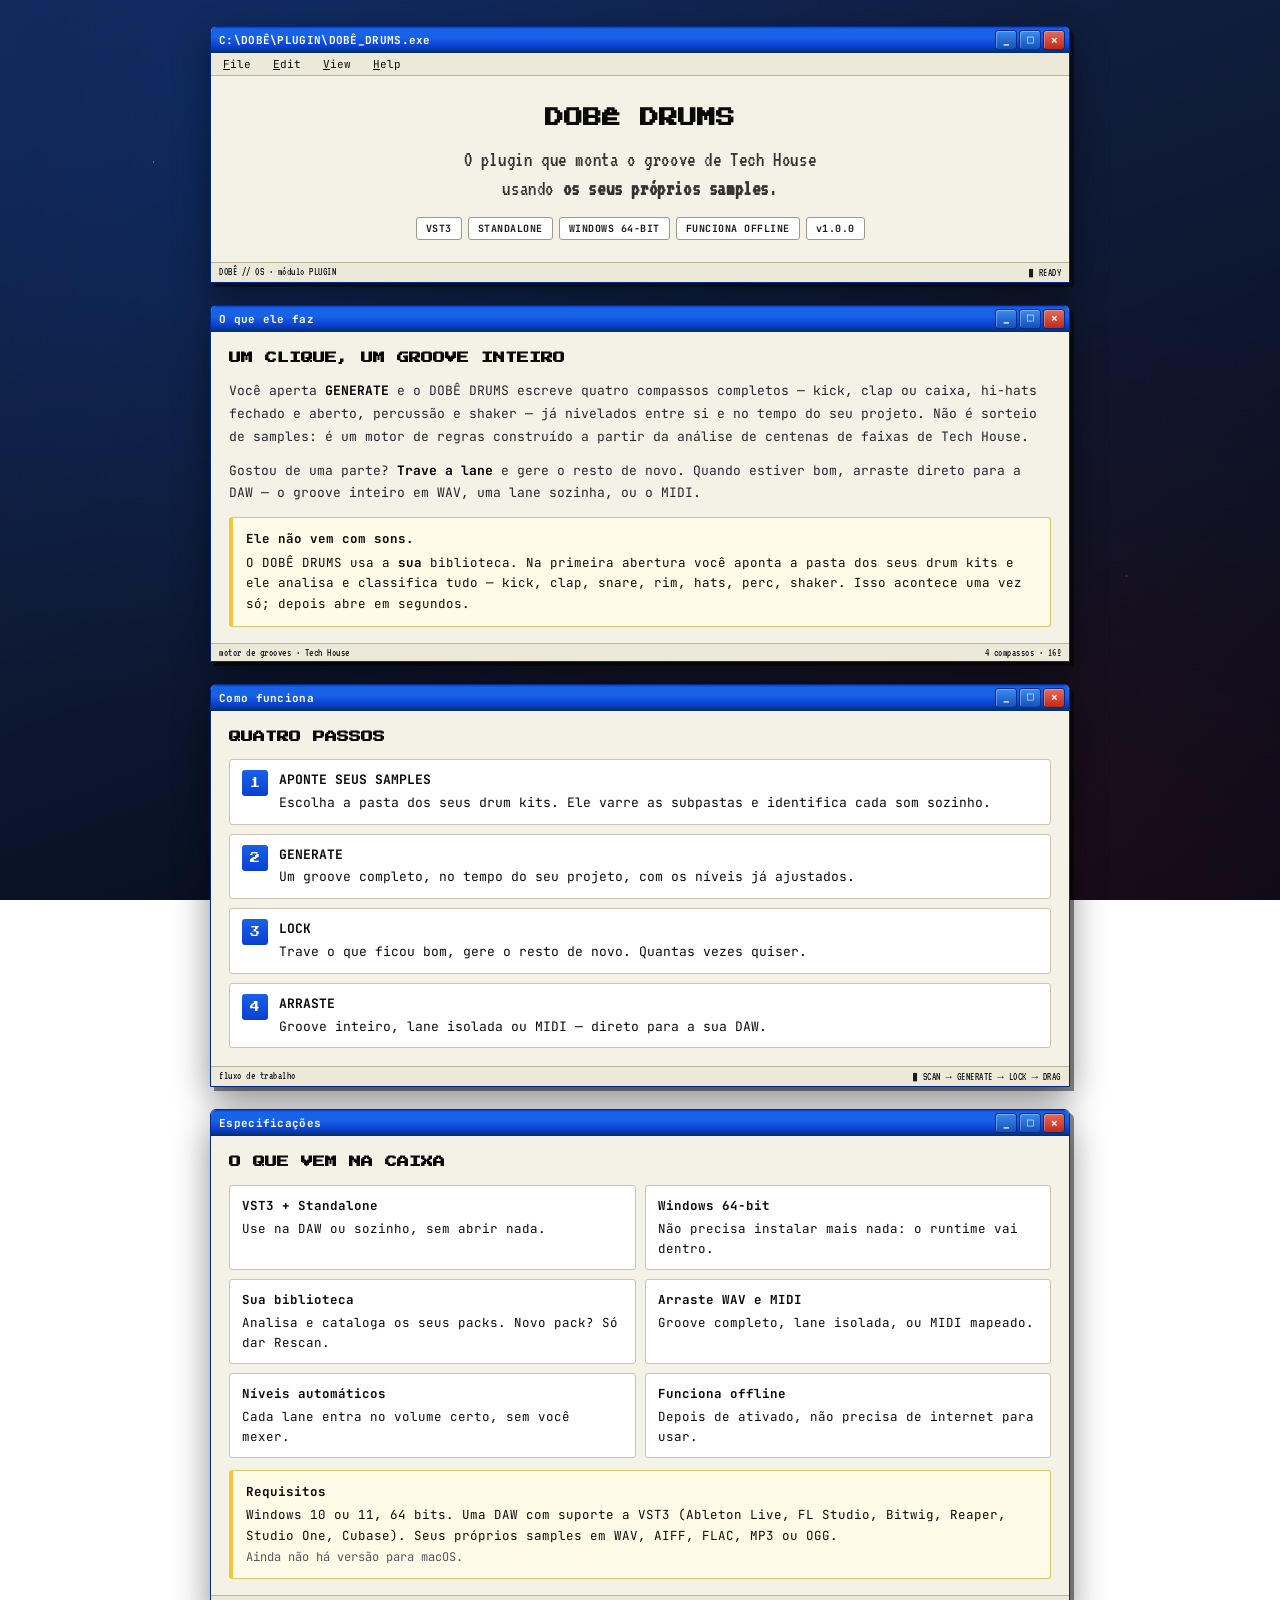
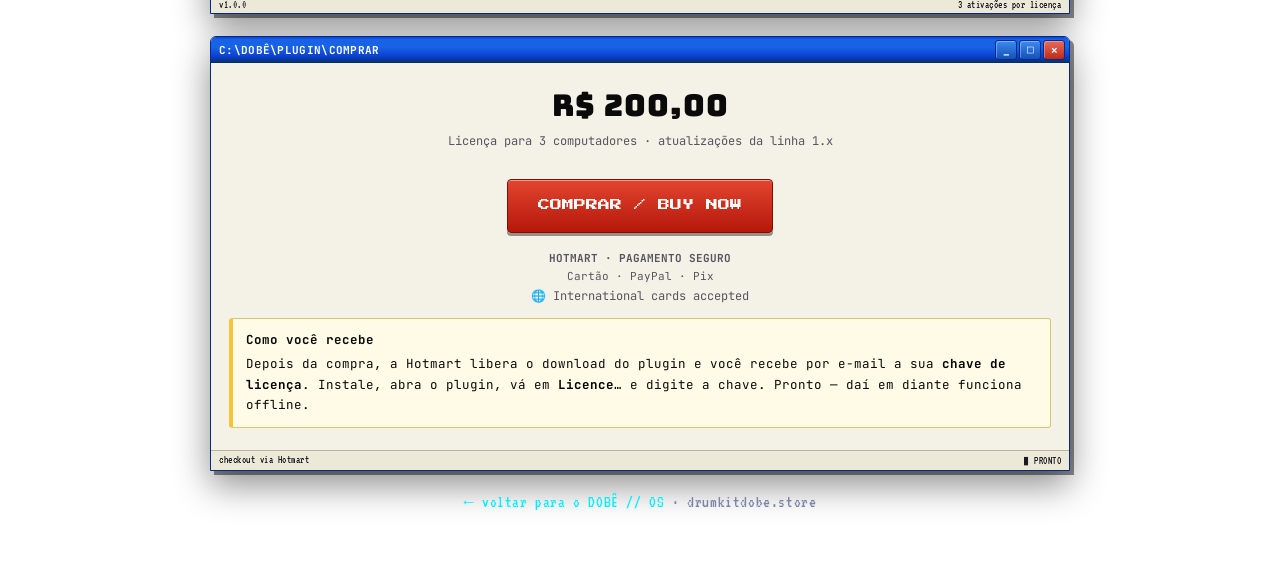
==== plugin/index.html @ 417af506 "Adiciona a pagina comercial do DOBE DRUMS em /plugin/ Pagina nova, em pasta propria. NAO altera o si" ====
<!DOCTYPE html>
<html lang="pt-BR">
<head>
<meta charset="UTF-8" />
<meta name="viewport" content="width=device-width, initial-scale=1.0" />
<meta name="theme-color" content="#070d1c" />

<title>DOBÊ DRUMS — Plugin VST3 gerador de grooves de Tech House</title>
<meta name="description" content="DOBÊ DRUMS: plugin VST3 e Standalone que monta grooves completos de Tech House usando OS SEUS samples. Um clique gera kick, clap, hi-hats, percussão e shaker já nivelados, prontos para arrastar para a DAW." />
<meta name="author" content="DOBÊ // @beatsbydobê" />
<meta name="robots" content="index, follow" />
<link rel="canonical" href="https://drumkitdobe.store/plugin/" />
<link rel="icon" type="image/svg+xml" href="data:image/svg+xml,<svg xmlns='http://www.w3.org/2000/svg' viewBox='0 0 32 32'><rect width='32' height='32' rx='4' fill='%23070d1c'/><rect x='4.5' y='4.5' width='23' height='23' rx='3' fill='none' stroke='%2300f0ff' stroke-width='1.5'/><text x='16' y='21.5' font-family='monospace' font-size='13' font-weight='700' fill='%2300f0ff' text-anchor='middle'>DB</text></svg>" />

<meta property="og:type" content="website" />
<meta property="og:site_name" content="DOBÊ // OS" />
<meta property="og:title" content="DOBÊ DRUMS — Plugin VST3 de grooves de Tech House" />
<meta property="og:description" content="Gera grooves completos com os SEUS samples. VST3 + Standalone, Windows 64-bit. Funciona offline." />
<meta property="og:url" content="https://drumkitdobe.store/plugin/" />
<meta property="og:image" content="https://drumkitdobe.store/assets/hello-dobe.jpg" />
<meta property="og:locale" content="pt_BR" />
<meta name="twitter:card" content="summary_large_image" />
<meta name="twitter:title" content="DOBÊ DRUMS — Plugin VST3 de grooves de Tech House" />
<meta name="twitter:description" content="Gera grooves completos com os SEUS samples. VST3 + Standalone, Windows 64-bit." />
<meta name="twitter:image" content="https://drumkitdobe.store/assets/hello-dobe.jpg" />

<link rel="preconnect" href="https://fonts.googleapis.com">
<link rel="preconnect" href="https://fonts.gstatic.com" crossorigin>
<link href="https://fonts.googleapis.com/css2?family=Press+Start+2P&family=VT323&family=JetBrains+Mono:wght@400;500;700&family=Bungee&display=swap" rel="stylesheet">

<style>
/* =========================================================
   DOBÊ // OS — /plugin/  (mesma linguagem visual do site raiz)
   Paleta, fontes e chrome de janela copiados de index.html.
   ========================================================= */
:root{
  --bg-deep:#070d1c;
  --bg-mid:#0e1a36;
  --window-bg:#ece9d8;
  --window-border-dark:#5a5e68;
  --red:#d92525;
  --red-deep:#a01818;
  --paper:#f4f1e6;
  --ink:#0a0a0a;
  --cyan:#00f0ff;
  --cyan-soft:rgba(0,240,255,.35);
  --gold:#f5c43a;
}
*,*::before,*::after{box-sizing:border-box;margin:0;padding:0}
html{scroll-behavior:smooth}
body{
  min-height:100%;
  background:
    radial-gradient(ellipse at 22% 10%, rgba(0,80,200,.20), transparent 55%),
    radial-gradient(ellipse at 80% 92%, rgba(217,37,37,.10), transparent 50%),
    linear-gradient(160deg,#14254f 0%,var(--bg-mid) 45%,var(--bg-deep) 80%,#050816 100%);
  background-attachment:fixed;
  color:#e8e8ee;
  font-family:'JetBrains Mono',monospace;
  padding:26px 14px 60px;
}
.stars{
  position:fixed;inset:0;z-index:0;opacity:.6;pointer-events:none;
  background-image:
    radial-gradient(1px 1px at 12% 18%,#fff,transparent),
    radial-gradient(1px 1px at 33% 78%,#cfd,transparent),
    radial-gradient(1.5px 1.5px at 67% 22%,#fff,transparent),
    radial-gradient(1px 1px at 88% 64%,#f8f,transparent),
    radial-gradient(1px 1px at 47% 41%,#ffd,transparent),
    radial-gradient(1.5px 1.5px at 78% 8%,#fff,transparent);
  animation:twinkle 3.5s ease-in-out infinite;
}
@keyframes twinkle{50%{opacity:.35}}
@keyframes blink{50%{opacity:0}}
.blink{animation:blink 1.2s steps(2) infinite}

.wrap{position:relative;z-index:1;max-width:860px;margin:0 auto;display:flex;flex-direction:column;gap:22px}

/* ---- chrome de janela, igual ao site raiz ---- */
.win{
  background:var(--window-bg);
  border:1px solid #002a8c;
  box-shadow:inset 0 0 0 1px #fff,4px 4px 0 rgba(0,0,0,.45),0 14px 36px rgba(0,0,0,.45);
  font-family:'JetBrains Mono',monospace;
  color:var(--ink);
  border-radius:6px 6px 0 0;
  overflow:hidden;
}
.win .title{
  height:26px;
  background:linear-gradient(180deg,#0b3fd1 0%,#1862e6 8%,#1862e6 40%,#0b3fd1 75%,#04305c 100%);
  color:#fff;display:flex;align-items:center;justify-content:space-between;
  padding:0 4px 0 8px;font-size:11px;font-weight:700;letter-spacing:.3px;
}
.win .title b{overflow:hidden;text-overflow:ellipsis;white-space:nowrap}
.title-btns{display:flex;gap:2px;flex:none}
.title-btns button{
  width:22px;height:20px;
  background:linear-gradient(180deg,#3c8cf0,#1450b8);
  border:1px solid #002a8c;box-shadow:inset 1px 1px 0 rgba(255,255,255,.3);
  font-family:'JetBrains Mono',monospace;font-size:11px;font-weight:700;
  color:#fff;line-height:1;border-radius:3px;cursor:default;
}
.title-btns .cls{background:linear-gradient(180deg,#e86a5a,#c02a18)}
.menu-bar{
  background:var(--window-bg);border-bottom:1px solid #b8b39c;
  padding:3px 8px;font-size:11px;display:flex;gap:14px;
}
.menu-bar span{padding:1px 4px}
.menu-bar span:hover{background:#316ac5;color:#fff}
.body{padding:16px 18px;background:var(--paper)}
.status-bar{
  background:var(--window-bg);border-top:1px solid #b8b39c;
  padding:3px 8px;font-size:11px;font-family:'VT323',monospace;letter-spacing:.5px;
  color:#1a1a22;display:flex;justify-content:space-between;gap:10px;
}

/* ---- topo ---- */
.hero{text-align:center;padding:26px 18px 22px}
.hero h1{
  font-family:'Press Start 2P',monospace;font-size:19px;line-height:1.7;
  color:var(--ink);margin-bottom:12px;
}
.hero .sub{font-family:'VT323',monospace;font-size:21px;letter-spacing:.6px;color:#333;line-height:1.35}
.badges{display:flex;flex-wrap:wrap;gap:6px;justify-content:center;margin-top:14px}
.badge{
  font-size:10px;font-weight:700;letter-spacing:.5px;
  padding:4px 9px;border:1px solid #9a9a86;
  background:#fff;color:#1a1a22;border-radius:3px;
}

h2{
  font-family:'Press Start 2P',monospace;font-size:12px;line-height:1.7;
  color:var(--ink);margin-bottom:12px;
}
p{font-size:13px;line-height:1.75;color:#24242c;margin-bottom:11px}
strong{color:#000}
.small{font-size:12px;color:#55555f}

/* ---- passos ---- */
.steps{display:flex;flex-direction:column;gap:9px;margin:4px 0 2px}
.step{display:flex;gap:11px;align-items:flex-start;background:#fff;border:1px solid #c9c5b2;padding:10px 12px;border-radius:3px}
.step .n{
  font-family:'Press Start 2P',monospace;font-size:10px;color:#fff;
  background:linear-gradient(180deg,#1862e6,#0b3fd1);
  min-width:26px;height:26px;display:flex;align-items:center;justify-content:center;
  border-radius:3px;flex:none;
}
.step .t{font-size:13px;line-height:1.6}
.step .t b{display:block;margin-bottom:2px}

/* ---- lista de recursos ---- */
.feat{display:grid;grid-template-columns:1fr 1fr;gap:9px}
.feat div{background:#fff;border:1px solid #c9c5b2;padding:10px 12px;border-radius:3px;font-size:12.5px;line-height:1.6}
.feat b{display:block;margin-bottom:3px}

/* ---- compra ---- */
.buy{text-align:center;padding:22px 18px}
.price{font-family:'Bungee','Press Start 2P',monospace;font-size:30px;color:var(--ink);letter-spacing:1px}
.btn{
  display:inline-block;margin:16px auto 10px;padding:16px 30px;
  font-family:'Press Start 2P',monospace;font-size:12px;line-height:1.6;
  color:#fff;text-decoration:none;border-radius:4px;
  background:linear-gradient(180deg,#e2452f,#b5170a);
  border:1px solid #7d0f06;
  box-shadow:inset 0 1px 0 rgba(255,255,255,.45),0 3px 0 rgba(0,0,0,.4);
}
.btn:hover{filter:brightness(1.1)}
.btn:active{transform:translateY(2px);box-shadow:inset 0 1px 0 rgba(255,255,255,.45),0 1px 0 rgba(0,0,0,.4)}
.pay{font-size:11px;color:#55555f;line-height:1.7;margin-top:6px}

/* ---- avisos honestos ---- */
.note{
  background:#fffbe6;border:1px solid #d9c56a;border-left:4px solid var(--gold);
  padding:11px 13px;border-radius:3px;font-size:12.5px;line-height:1.65;margin-top:12px;
}
.note b{display:block;margin-bottom:3px}

/* ---- marcador de pendência (só para você, some ao publicar) ---- */
.todo{
  background:#ffe9e9;border:1px solid #d99;border-left:4px solid var(--red);
  padding:11px 13px;border-radius:3px;font-size:12.5px;line-height:1.65;
}
.todo b{display:block;margin-bottom:4px;color:var(--red-deep)}
code{background:#2a2a33;color:#8ef;padding:1px 5px;border-radius:2px;font-size:12px}

.foot{text-align:center;font-family:'VT323',monospace;font-size:17px;color:#7a86a8;letter-spacing:.6px}
.foot a{color:var(--cyan);text-decoration:none}
.foot a:hover{text-decoration:underline}

@media(max-width:620px){
  body{padding:16px 9px 44px}
  .hero h1{font-size:14px}
  .hero .sub{font-size:18px}
  .feat{grid-template-columns:1fr}
  .price{font-size:24px}
  .btn{font-size:10px;padding:14px 20px}
  h2{font-size:11px}
}
</style>
</head>
<body>
<div class="stars"></div>

<div class="wrap">

  <!-- ============ HERO ============ -->
  <div class="win">
    <div class="title">
      <b>C:\DOBÊ\PLUGIN\DOBÊ_DRUMS.exe</b>
      <div class="title-btns"><button>_</button><button>□</button><button class="cls">✕</button></div>
    </div>
    <div class="menu-bar"><span><u>F</u>ile</span><span><u>E</u>dit</span><span><u>V</u>iew</span><span><u>H</u>elp</span></div>
    <div class="body hero">
      <h1>DOBÊ DRUMS</h1>
      <div class="sub">
        O plugin que monta o groove de Tech House<br>
        usando <b>os seus próprios samples</b>.
      </div>
      <div class="badges">
        <span class="badge">VST3</span>
        <span class="badge">STANDALONE</span>
        <span class="badge">WINDOWS 64-BIT</span>
        <span class="badge">FUNCIONA OFFLINE</span>
        <span class="badge">v1.0.0</span>
      </div>
    </div>
    <div class="status-bar"><span>DOBÊ // OS · módulo PLUGIN</span><span class="blink">▮ READY</span></div>
  </div>

  <!-- ============ O QUE É ============ -->
  <div class="win">
    <div class="title">
      <b>O que ele faz</b>
      <div class="title-btns"><button>_</button><button>□</button><button class="cls">✕</button></div>
    </div>
    <div class="body">
      <h2>UM CLIQUE, UM GROOVE INTEIRO</h2>
      <p>
        Você aperta <strong>GENERATE</strong> e o DOBÊ DRUMS escreve quatro compassos completos —
        kick, clap ou caixa, hi-hats fechado e aberto, percussão e shaker — já nivelados entre si e
        no tempo do seu projeto. Não é sorteio de samples: é um motor de regras construído a partir
        da análise de centenas de faixas de Tech House.
      </p>
      <p>
        Gostou de uma parte? <strong>Trave a lane</strong> e gere o resto de novo. Quando estiver bom,
        arraste direto para a DAW — o groove inteiro em WAV, uma lane sozinha, ou o MIDI.
      </p>

      <div class="note">
        <b>Ele não vem com sons.</b>
        O DOBÊ DRUMS usa a <strong>sua</strong> biblioteca. Na primeira abertura você aponta a pasta
        dos seus drum kits e ele analisa e classifica tudo — kick, clap, snare, rim, hats, perc,
        shaker. Isso acontece uma vez só; depois abre em segundos.
      </div>
    </div>
    <div class="status-bar"><span>motor de grooves · Tech House</span><span>4 compassos · 16º</span></div>
  </div>

  <!-- ============ COMO FUNCIONA ============ -->
  <div class="win">
    <div class="title">
      <b>Como funciona</b>
      <div class="title-btns"><button>_</button><button>□</button><button class="cls">✕</button></div>
    </div>
    <div class="body">
      <h2>QUATRO PASSOS</h2>
      <div class="steps">
        <div class="step"><div class="n">1</div><div class="t"><b>APONTE SEUS SAMPLES</b>Escolha a pasta dos seus drum kits. Ele varre as subpastas e identifica cada som sozinho.</div></div>
        <div class="step"><div class="n">2</div><div class="t"><b>GENERATE</b>Um groove completo, no tempo do seu projeto, com os níveis já ajustados.</div></div>
        <div class="step"><div class="n">3</div><div class="t"><b>LOCK</b>Trave o que ficou bom, gere o resto de novo. Quantas vezes quiser.</div></div>
        <div class="step"><div class="n">4</div><div class="t"><b>ARRASTE</b>Groove inteiro, lane isolada ou MIDI — direto para a sua DAW.</div></div>
      </div>
    </div>
    <div class="status-bar"><span>fluxo de trabalho</span><span class="blink">▮ SCAN → GENERATE → LOCK → DRAG</span></div>
  </div>

  <!-- ============ DETALHES ============ -->
  <div class="win">
    <div class="title">
      <b>Especificações</b>
      <div class="title-btns"><button>_</button><button>□</button><button class="cls">✕</button></div>
    </div>
    <div class="body">
      <h2>O QUE VEM NA CAIXA</h2>
      <div class="feat">
        <div><b>VST3 + Standalone</b>Use na DAW ou sozinho, sem abrir nada.</div>
        <div><b>Windows 64-bit</b>Não precisa instalar mais nada: o runtime vai dentro.</div>
        <div><b>Sua biblioteca</b>Analisa e cataloga os seus packs. Novo pack? Só dar Rescan.</div>
        <div><b>Arraste WAV e MIDI</b>Groove completo, lane isolada, ou MIDI mapeado.</div>
        <div><b>Níveis automáticos</b>Cada lane entra no volume certo, sem você mexer.</div>
        <div><b>Funciona offline</b>Depois de ativado, não precisa de internet para usar.</div>
      </div>

      <div class="note">
        <b>Requisitos</b>
        Windows 10 ou 11, 64 bits. Uma DAW com suporte a VST3 (Ableton Live, FL Studio, Bitwig,
        Reaper, Studio One, Cubase). Seus próprios samples em WAV, AIFF, FLAC, MP3 ou OGG.
        <br><span class="small">Ainda não há versão para macOS.</span>
      </div>
    </div>
    <div class="status-bar"><span>v1.0.0</span><span>3 ativações por licença</span></div>
  </div>

  <!-- ============ COMPRA ============ -->
  <div class="win">
    <div class="title">
      <b>C:\DOBÊ\PLUGIN\COMPRAR</b>
      <div class="title-btns"><button>_</button><button>□</button><button class="cls">✕</button></div>
    </div>
    <div class="body buy">
      <div class="price" id="preco">DOBÊ DRUMS</div>
      <p class="small" style="margin-top:6px">Licença para 3 computadores · atualizações da linha 1.x</p>

      <a class="btn" id="btnComprar" href="#" target="_blank" rel="noopener noreferrer">
        COMPRAR / BUY NOW
      </a>

      <div class="pay">
        <b>HOTMART · PAGAMENTO SEGURO</b><br>
        Cartão · PayPal · Pix<br>
        <span class="small">🌐 International cards accepted</span>
      </div>

      <div class="note" style="text-align:left">
        <b>Como você recebe</b>
        Depois da compra, a Hotmart libera o download do plugin e você recebe por e-mail a sua
        <strong>chave de licença</strong>. Instale, abra o plugin, vá em <strong>Licence…</strong>
        e digite a chave. Pronto — daí em diante funciona offline.
      </div>
    </div>
    <div class="status-bar"><span>checkout via Hotmart</span><span class="blink">▮ AGUARDANDO LINK</span></div>
  </div>

  <div class="foot">
    <a href="/">← voltar para o DOBÊ // OS</a> · drumkitdobe.store
  </div>

</div>

<script>
/* =========================================================================
   CONFIGURAÇÃO — os dois únicos valores a preencher.

   Enquanto estiverem vazios a página é SEGURA de publicar: o preço some e o
   botão vira "EM BREVE", desabilitado. Nada de preço inventado, nada de botão
   que leva a lugar nenhum.

   PRECO        texto exibido. ex.: 'R$ 149,90'
   CHECKOUT_URL link de checkout do produto DOBÊ DRUMS.
                NÃO reutilizar o do drum kit: aquele vende outro produto, e a
                licença é emitida a partir do webhook DESTE.
   ========================================================================= */
const PRECO        = 'R$ 200,00';

// Checkout DIRETO (pay.hotmart.com), e nao a pagina de marketplace: o marketplace e uma
// listagem intermediaria, e cada passo a mais entre o clique e o pagamento custa venda.
// Mesmo padrao que o drum kit ja usa na pagina raiz. Conferido: responde 200, titulo
// "DOBE DRUMS", com o preco na pagina.
const CHECKOUT_URL = 'https://pay.hotmart.com/O107645887S';

(function () {
  const elPreco = document.getElementById('preco');
  const btn     = document.getElementById('btnComprar');
  const status  = btn.closest('.win').querySelector('.status-bar');

  if (PRECO) elPreco.textContent = PRECO;

  if (CHECKOUT_URL) {
    btn.href = CHECKOUT_URL;
    status.innerHTML = '<span>checkout via Hotmart</span><span class="blink">▮ PRONTO</span>';
  } else {
    btn.textContent = 'EM BREVE';
    btn.removeAttribute('href');
    btn.style.filter = 'grayscale(1)';
    btn.style.cursor = 'default';
    btn.addEventListener('click', (e) => e.preventDefault());
    status.innerHTML = '<span>checkout</span><span class="blink">▮ EM BREVE</span>';
  }
})();
</script>
</body>
</html>
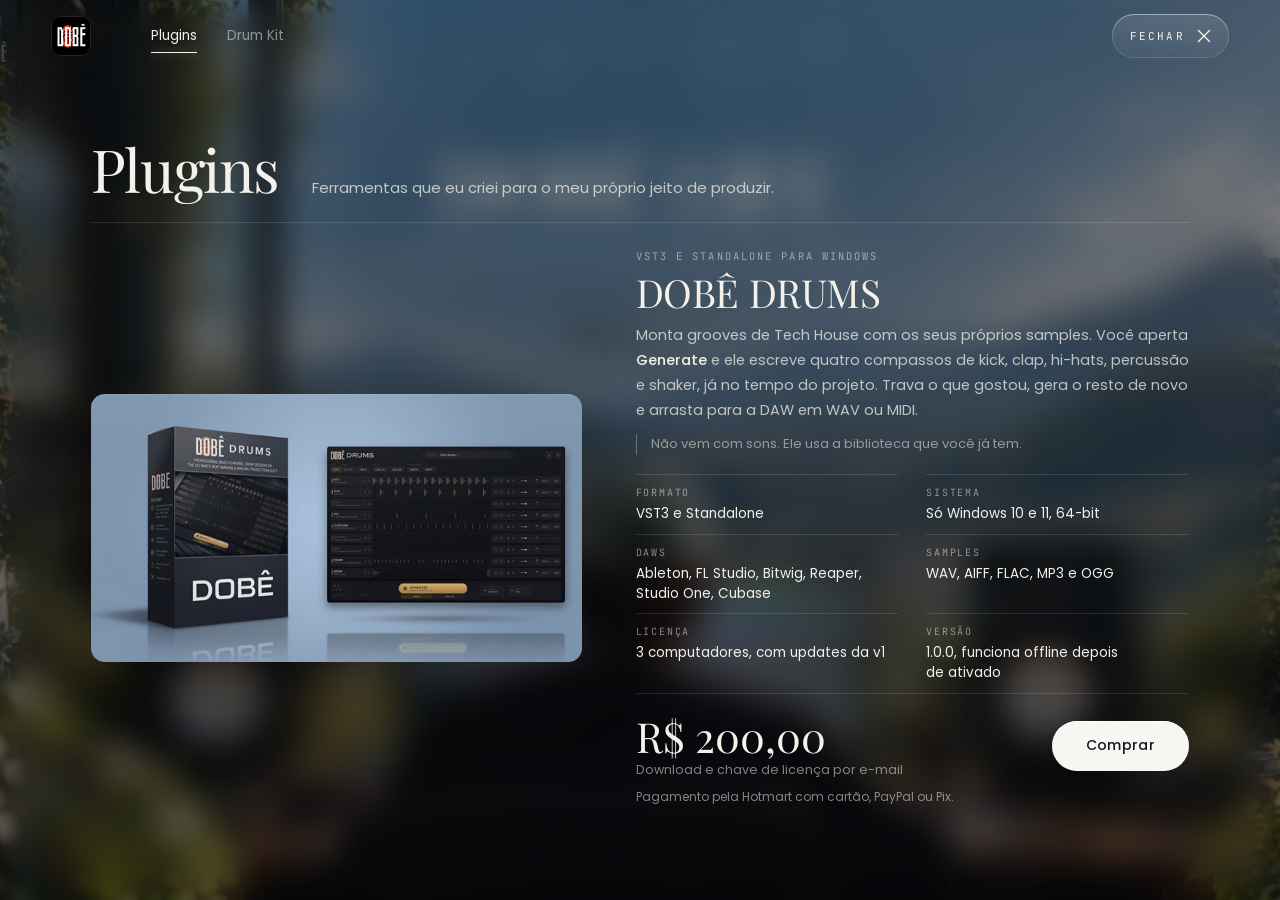
==== commit 2ca61b44: "Capa TESTE 6 e acabamento da experiencia unica Capa: - bone e cabelo refeitos usando a imagem nova d" ====
--- a/plugin/index.html
+++ b/plugin/index.html
@@ -2,382 +2,15 @@
 <html lang="pt-BR">
 <head>
 <meta charset="UTF-8" />
-<meta name="viewport" content="width=device-width, initial-scale=1.0" />
-<meta name="theme-color" content="#070d1c" />
-
-<title>DOBÊ DRUMS — Plugin VST3 gerador de grooves de Tech House</title>
-<meta name="description" content="DOBÊ DRUMS: plugin VST3 e Standalone que monta grooves completos de Tech House usando OS SEUS samples. Um clique gera kick, clap, hi-hats, percussão e shaker já nivelados, prontos para arrastar para a DAW." />
-<meta name="author" content="DOBÊ // @beatsbydobê" />
-<meta name="robots" content="index, follow" />
-<link rel="canonical" href="https://drumkitdobe.store/plugin/" />
-<link rel="icon" type="image/svg+xml" href="data:image/svg+xml,<svg xmlns='http://www.w3.org/2000/svg' viewBox='0 0 32 32'><rect width='32' height='32' rx='4' fill='%23070d1c'/><rect x='4.5' y='4.5' width='23' height='23' rx='3' fill='none' stroke='%2300f0ff' stroke-width='1.5'/><text x='16' y='21.5' font-family='monospace' font-size='13' font-weight='700' fill='%2300f0ff' text-anchor='middle'>DB</text></svg>" />
-
-<meta property="og:type" content="website" />
-<meta property="og:site_name" content="DOBÊ // OS" />
-<meta property="og:title" content="DOBÊ DRUMS — Plugin VST3 de grooves de Tech House" />
-<meta property="og:description" content="Gera grooves completos com os SEUS samples. VST3 + Standalone, Windows 64-bit. Funciona offline." />
-<meta property="og:url" content="https://drumkitdobe.store/plugin/" />
-<meta property="og:image" content="https://drumkitdobe.store/assets/hello-dobe.jpg" />
-<meta property="og:locale" content="pt_BR" />
-<meta name="twitter:card" content="summary_large_image" />
-<meta name="twitter:title" content="DOBÊ DRUMS — Plugin VST3 de grooves de Tech House" />
-<meta name="twitter:description" content="Gera grooves completos com os SEUS samples. VST3 + Standalone, Windows 64-bit." />
-<meta name="twitter:image" content="https://drumkitdobe.store/assets/hello-dobe.jpg" />
-
-<link rel="preconnect" href="https://fonts.googleapis.com">
-<link rel="preconnect" href="https://fonts.gstatic.com" crossorigin>
-<link href="https://fonts.googleapis.com/css2?family=Press+Start+2P&family=VT323&family=JetBrains+Mono:wght@400;500;700&family=Bungee&display=swap" rel="stylesheet">
-
-<style>
-/* =========================================================
-   DOBÊ // OS — /plugin/  (mesma linguagem visual do site raiz)
-   Paleta, fontes e chrome de janela copiados de index.html.
-   ========================================================= */
-:root{
-  --bg-deep:#070d1c;
-  --bg-mid:#0e1a36;
-  --window-bg:#ece9d8;
-  --window-border-dark:#5a5e68;
-  --red:#d92525;
-  --red-deep:#a01818;
-  --paper:#f4f1e6;
-  --ink:#0a0a0a;
-  --cyan:#00f0ff;
-  --cyan-soft:rgba(0,240,255,.35);
-  --gold:#f5c43a;
-}
-*,*::before,*::after{box-sizing:border-box;margin:0;padding:0}
-html{scroll-behavior:smooth}
-body{
-  min-height:100%;
-  background:
-    radial-gradient(ellipse at 22% 10%, rgba(0,80,200,.20), transparent 55%),
-    radial-gradient(ellipse at 80% 92%, rgba(217,37,37,.10), transparent 50%),
-    linear-gradient(160deg,#14254f 0%,var(--bg-mid) 45%,var(--bg-deep) 80%,#050816 100%);
-  background-attachment:fixed;
-  color:#e8e8ee;
-  font-family:'JetBrains Mono',monospace;
-  padding:26px 14px 60px;
-}
-.stars{
-  position:fixed;inset:0;z-index:0;opacity:.6;pointer-events:none;
-  background-image:
-    radial-gradient(1px 1px at 12% 18%,#fff,transparent),
-    radial-gradient(1px 1px at 33% 78%,#cfd,transparent),
-    radial-gradient(1.5px 1.5px at 67% 22%,#fff,transparent),
-    radial-gradient(1px 1px at 88% 64%,#f8f,transparent),
-    radial-gradient(1px 1px at 47% 41%,#ffd,transparent),
-    radial-gradient(1.5px 1.5px at 78% 8%,#fff,transparent);
-  animation:twinkle 3.5s ease-in-out infinite;
-}
-@keyframes twinkle{50%{opacity:.35}}
-@keyframes blink{50%{opacity:0}}
-.blink{animation:blink 1.2s steps(2) infinite}
-
-.wrap{position:relative;z-index:1;max-width:860px;margin:0 auto;display:flex;flex-direction:column;gap:22px}
-
-/* ---- chrome de janela, igual ao site raiz ---- */
-.win{
-  background:var(--window-bg);
-  border:1px solid #002a8c;
-  box-shadow:inset 0 0 0 1px #fff,4px 4px 0 rgba(0,0,0,.45),0 14px 36px rgba(0,0,0,.45);
-  font-family:'JetBrains Mono',monospace;
-  color:var(--ink);
-  border-radius:6px 6px 0 0;
-  overflow:hidden;
-}
-.win .title{
-  height:26px;
-  background:linear-gradient(180deg,#0b3fd1 0%,#1862e6 8%,#1862e6 40%,#0b3fd1 75%,#04305c 100%);
-  color:#fff;display:flex;align-items:center;justify-content:space-between;
-  padding:0 4px 0 8px;font-size:11px;font-weight:700;letter-spacing:.3px;
-}
-.win .title b{overflow:hidden;text-overflow:ellipsis;white-space:nowrap}
-.title-btns{display:flex;gap:2px;flex:none}
-.title-btns button{
-  width:22px;height:20px;
-  background:linear-gradient(180deg,#3c8cf0,#1450b8);
-  border:1px solid #002a8c;box-shadow:inset 1px 1px 0 rgba(255,255,255,.3);
-  font-family:'JetBrains Mono',monospace;font-size:11px;font-weight:700;
-  color:#fff;line-height:1;border-radius:3px;cursor:default;
-}
-.title-btns .cls{background:linear-gradient(180deg,#e86a5a,#c02a18)}
-.menu-bar{
-  background:var(--window-bg);border-bottom:1px solid #b8b39c;
-  padding:3px 8px;font-size:11px;display:flex;gap:14px;
-}
-.menu-bar span{padding:1px 4px}
-.menu-bar span:hover{background:#316ac5;color:#fff}
-.body{padding:16px 18px;background:var(--paper)}
-.status-bar{
-  background:var(--window-bg);border-top:1px solid #b8b39c;
-  padding:3px 8px;font-size:11px;font-family:'VT323',monospace;letter-spacing:.5px;
-  color:#1a1a22;display:flex;justify-content:space-between;gap:10px;
-}
-
-/* ---- topo ---- */
-.hero{text-align:center;padding:26px 18px 22px}
-.hero h1{
-  font-family:'Press Start 2P',monospace;font-size:19px;line-height:1.7;
-  color:var(--ink);margin-bottom:12px;
-}
-.hero .sub{font-family:'VT323',monospace;font-size:21px;letter-spacing:.6px;color:#333;line-height:1.35}
-.badges{display:flex;flex-wrap:wrap;gap:6px;justify-content:center;margin-top:14px}
-.badge{
-  font-size:10px;font-weight:700;letter-spacing:.5px;
-  padding:4px 9px;border:1px solid #9a9a86;
-  background:#fff;color:#1a1a22;border-radius:3px;
-}
-
-h2{
-  font-family:'Press Start 2P',monospace;font-size:12px;line-height:1.7;
-  color:var(--ink);margin-bottom:12px;
-}
-p{font-size:13px;line-height:1.75;color:#24242c;margin-bottom:11px}
-strong{color:#000}
-.small{font-size:12px;color:#55555f}
-
-/* ---- passos ---- */
-.steps{display:flex;flex-direction:column;gap:9px;margin:4px 0 2px}
-.step{display:flex;gap:11px;align-items:flex-start;background:#fff;border:1px solid #c9c5b2;padding:10px 12px;border-radius:3px}
-.step .n{
-  font-family:'Press Start 2P',monospace;font-size:10px;color:#fff;
-  background:linear-gradient(180deg,#1862e6,#0b3fd1);
-  min-width:26px;height:26px;display:flex;align-items:center;justify-content:center;
-  border-radius:3px;flex:none;
-}
-.step .t{font-size:13px;line-height:1.6}
-.step .t b{display:block;margin-bottom:2px}
-
-/* ---- lista de recursos ---- */
-.feat{display:grid;grid-template-columns:1fr 1fr;gap:9px}
-.feat div{background:#fff;border:1px solid #c9c5b2;padding:10px 12px;border-radius:3px;font-size:12.5px;line-height:1.6}
-.feat b{display:block;margin-bottom:3px}
-
-/* ---- compra ---- */
-.buy{text-align:center;padding:22px 18px}
-.price{font-family:'Bungee','Press Start 2P',monospace;font-size:30px;color:var(--ink);letter-spacing:1px}
-.btn{
-  display:inline-block;margin:16px auto 10px;padding:16px 30px;
-  font-family:'Press Start 2P',monospace;font-size:12px;line-height:1.6;
-  color:#fff;text-decoration:none;border-radius:4px;
-  background:linear-gradient(180deg,#e2452f,#b5170a);
-  border:1px solid #7d0f06;
-  box-shadow:inset 0 1px 0 rgba(255,255,255,.45),0 3px 0 rgba(0,0,0,.4);
-}
-.btn:hover{filter:brightness(1.1)}
-.btn:active{transform:translateY(2px);box-shadow:inset 0 1px 0 rgba(255,255,255,.45),0 1px 0 rgba(0,0,0,.4)}
-.pay{font-size:11px;color:#55555f;line-height:1.7;margin-top:6px}
-
-/* ---- avisos honestos ---- */
-.note{
-  background:#fffbe6;border:1px solid #d9c56a;border-left:4px solid var(--gold);
-  padding:11px 13px;border-radius:3px;font-size:12.5px;line-height:1.65;margin-top:12px;
-}
-.note b{display:block;margin-bottom:3px}
-
-/* ---- marcador de pendência (só para você, some ao publicar) ---- */
-.todo{
-  background:#ffe9e9;border:1px solid #d99;border-left:4px solid var(--red);
-  padding:11px 13px;border-radius:3px;font-size:12.5px;line-height:1.65;
-}
-.todo b{display:block;margin-bottom:4px;color:var(--red-deep)}
-code{background:#2a2a33;color:#8ef;padding:1px 5px;border-radius:2px;font-size:12px}
-
-.foot{text-align:center;font-family:'VT323',monospace;font-size:17px;color:#7a86a8;letter-spacing:.6px}
-.foot a{color:var(--cyan);text-decoration:none}
-.foot a:hover{text-decoration:underline}
-
-@media(max-width:620px){
-  body{padding:16px 9px 44px}
-  .hero h1{font-size:14px}
-  .hero .sub{font-size:18px}
-  .feat{grid-template-columns:1fr}
-  .price{font-size:24px}
-  .btn{font-size:10px;padding:14px 20px}
-  h2{font-size:11px}
-}
-</style>
+<title>DOBÊ</title>
+<!-- O plugin agora abre dentro da Home. Este endereço só redireciona,
+     para que links antigos para /plugin/ continuem funcionando. -->
+<meta name="robots" content="noindex" />
+<link rel="canonical" href="https://drumkitdobe.store/#plugins" />
+<meta http-equiv="refresh" content="0; url=/#plugins" />
+<script>location.replace('/#plugins');</script>
 </head>
-<body>
-<div class="stars"></div>
-
-<div class="wrap">
-
-  <!-- ============ HERO ============ -->
-  <div class="win">
-    <div class="title">
-      <b>C:\DOBÊ\PLUGIN\DOBÊ_DRUMS.exe</b>
-      <div class="title-btns"><button>_</button><button>□</button><button class="cls">✕</button></div>
-    </div>
-    <div class="menu-bar"><span><u>F</u>ile</span><span><u>E</u>dit</span><span><u>V</u>iew</span><span><u>H</u>elp</span></div>
-    <div class="body hero">
-      <h1>DOBÊ DRUMS</h1>
-      <div class="sub">
-        O plugin que monta o groove de Tech House<br>
-        usando <b>os seus próprios samples</b>.
-      </div>
-      <div class="badges">
-        <span class="badge">VST3</span>
-        <span class="badge">STANDALONE</span>
-        <span class="badge">WINDOWS 64-BIT</span>
-        <span class="badge">FUNCIONA OFFLINE</span>
-        <span class="badge">v1.0.0</span>
-      </div>
-    </div>
-    <div class="status-bar"><span>DOBÊ // OS · módulo PLUGIN</span><span class="blink">▮ READY</span></div>
-  </div>
-
-  <!-- ============ O QUE É ============ -->
-  <div class="win">
-    <div class="title">
-      <b>O que ele faz</b>
-      <div class="title-btns"><button>_</button><button>□</button><button class="cls">✕</button></div>
-    </div>
-    <div class="body">
-      <h2>UM CLIQUE, UM GROOVE INTEIRO</h2>
-      <p>
-        Você aperta <strong>GENERATE</strong> e o DOBÊ DRUMS escreve quatro compassos completos —
-        kick, clap ou caixa, hi-hats fechado e aberto, percussão e shaker — já nivelados entre si e
-        no tempo do seu projeto. Não é sorteio de samples: é um motor de regras construído a partir
-        da análise de centenas de faixas de Tech House.
-      </p>
-      <p>
-        Gostou de uma parte? <strong>Trave a lane</strong> e gere o resto de novo. Quando estiver bom,
-        arraste direto para a DAW — o groove inteiro em WAV, uma lane sozinha, ou o MIDI.
-      </p>
-
-      <div class="note">
-        <b>Ele não vem com sons.</b>
-        O DOBÊ DRUMS usa a <strong>sua</strong> biblioteca. Na primeira abertura você aponta a pasta
-        dos seus drum kits e ele analisa e classifica tudo — kick, clap, snare, rim, hats, perc,
-        shaker. Isso acontece uma vez só; depois abre em segundos.
-      </div>
-    </div>
-    <div class="status-bar"><span>motor de grooves · Tech House</span><span>4 compassos · 16º</span></div>
-  </div>
-
-  <!-- ============ COMO FUNCIONA ============ -->
-  <div class="win">
-    <div class="title">
-      <b>Como funciona</b>
-      <div class="title-btns"><button>_</button><button>□</button><button class="cls">✕</button></div>
-    </div>
-    <div class="body">
-      <h2>QUATRO PASSOS</h2>
-      <div class="steps">
-        <div class="step"><div class="n">1</div><div class="t"><b>APONTE SEUS SAMPLES</b>Escolha a pasta dos seus drum kits. Ele varre as subpastas e identifica cada som sozinho.</div></div>
-        <div class="step"><div class="n">2</div><div class="t"><b>GENERATE</b>Um groove completo, no tempo do seu projeto, com os níveis já ajustados.</div></div>
-        <div class="step"><div class="n">3</div><div class="t"><b>LOCK</b>Trave o que ficou bom, gere o resto de novo. Quantas vezes quiser.</div></div>
-        <div class="step"><div class="n">4</div><div class="t"><b>ARRASTE</b>Groove inteiro, lane isolada ou MIDI — direto para a sua DAW.</div></div>
-      </div>
-    </div>
-    <div class="status-bar"><span>fluxo de trabalho</span><span class="blink">▮ SCAN → GENERATE → LOCK → DRAG</span></div>
-  </div>
-
-  <!-- ============ DETALHES ============ -->
-  <div class="win">
-    <div class="title">
-      <b>Especificações</b>
-      <div class="title-btns"><button>_</button><button>□</button><button class="cls">✕</button></div>
-    </div>
-    <div class="body">
-      <h2>O QUE VEM NA CAIXA</h2>
-      <div class="feat">
-        <div><b>VST3 + Standalone</b>Use na DAW ou sozinho, sem abrir nada.</div>
-        <div><b>Windows 64-bit</b>Não precisa instalar mais nada: o runtime vai dentro.</div>
-        <div><b>Sua biblioteca</b>Analisa e cataloga os seus packs. Novo pack? Só dar Rescan.</div>
-        <div><b>Arraste WAV e MIDI</b>Groove completo, lane isolada, ou MIDI mapeado.</div>
-        <div><b>Níveis automáticos</b>Cada lane entra no volume certo, sem você mexer.</div>
-        <div><b>Funciona offline</b>Depois de ativado, não precisa de internet para usar.</div>
-      </div>
-
-      <div class="note">
-        <b>Requisitos</b>
-        Windows 10 ou 11, 64 bits. Uma DAW com suporte a VST3 (Ableton Live, FL Studio, Bitwig,
-        Reaper, Studio One, Cubase). Seus próprios samples em WAV, AIFF, FLAC, MP3 ou OGG.
-        <br><span class="small">Ainda não há versão para macOS.</span>
-      </div>
-    </div>
-    <div class="status-bar"><span>v1.0.0</span><span>3 ativações por licença</span></div>
-  </div>
-
-  <!-- ============ COMPRA ============ -->
-  <div class="win">
-    <div class="title">
-      <b>C:\DOBÊ\PLUGIN\COMPRAR</b>
-      <div class="title-btns"><button>_</button><button>□</button><button class="cls">✕</button></div>
-    </div>
-    <div class="body buy">
-      <div class="price" id="preco">DOBÊ DRUMS</div>
-      <p class="small" style="margin-top:6px">Licença para 3 computadores · atualizações da linha 1.x</p>
-
-      <a class="btn" id="btnComprar" href="#" target="_blank" rel="noopener noreferrer">
-        COMPRAR / BUY NOW
-      </a>
-
-      <div class="pay">
-        <b>HOTMART · PAGAMENTO SEGURO</b><br>
-        Cartão · PayPal · Pix<br>
-        <span class="small">🌐 International cards accepted</span>
-      </div>
-
-      <div class="note" style="text-align:left">
-        <b>Como você recebe</b>
-        Depois da compra, a Hotmart libera o download do plugin e você recebe por e-mail a sua
-        <strong>chave de licença</strong>. Instale, abra o plugin, vá em <strong>Licence…</strong>
-        e digite a chave. Pronto — daí em diante funciona offline.
-      </div>
-    </div>
-    <div class="status-bar"><span>checkout via Hotmart</span><span class="blink">▮ AGUARDANDO LINK</span></div>
-  </div>
-
-  <div class="foot">
-    <a href="/">← voltar para o DOBÊ // OS</a> · drumkitdobe.store
-  </div>
-
-</div>
-
-<script>
-/* =========================================================================
-   CONFIGURAÇÃO — os dois únicos valores a preencher.
-
-   Enquanto estiverem vazios a página é SEGURA de publicar: o preço some e o
-   botão vira "EM BREVE", desabilitado. Nada de preço inventado, nada de botão
-   que leva a lugar nenhum.
-
-   PRECO        texto exibido. ex.: 'R$ 149,90'
-   CHECKOUT_URL link de checkout do produto DOBÊ DRUMS.
-                NÃO reutilizar o do drum kit: aquele vende outro produto, e a
-                licença é emitida a partir do webhook DESTE.
-   ========================================================================= */
-const PRECO        = 'R$ 200,00';
-
-// Checkout DIRETO (pay.hotmart.com), e nao a pagina de marketplace: o marketplace e uma
-// listagem intermediaria, e cada passo a mais entre o clique e o pagamento custa venda.
-// Mesmo padrao que o drum kit ja usa na pagina raiz. Conferido: responde 200, titulo
-// "DOBE DRUMS", com o preco na pagina.
-const CHECKOUT_URL = 'https://pay.hotmart.com/O107645887S';
-
-(function () {
-  const elPreco = document.getElementById('preco');
-  const btn     = document.getElementById('btnComprar');
-  const status  = btn.closest('.win').querySelector('.status-bar');
-
-  if (PRECO) elPreco.textContent = PRECO;
-
-  if (CHECKOUT_URL) {
-    btn.href = CHECKOUT_URL;
-    status.innerHTML = '<span>checkout via Hotmart</span><span class="blink">▮ PRONTO</span>';
-  } else {
-    btn.textContent = 'EM BREVE';
-    btn.removeAttribute('href');
-    btn.style.filter = 'grayscale(1)';
-    btn.style.cursor = 'default';
-    btn.addEventListener('click', (e) => e.preventDefault());
-    status.innerHTML = '<span>checkout</span><span class="blink">▮ EM BREVE</span>';
-  }
-})();
-</script>
+<body style="background:#0e1116;color:#f3f1ea;font-family:system-ui,sans-serif">
+<p style="padding:24px"><a href="/#plugins" style="color:inherit">DOBÊ DRUMS →</a></p>
 </body>
 </html>
